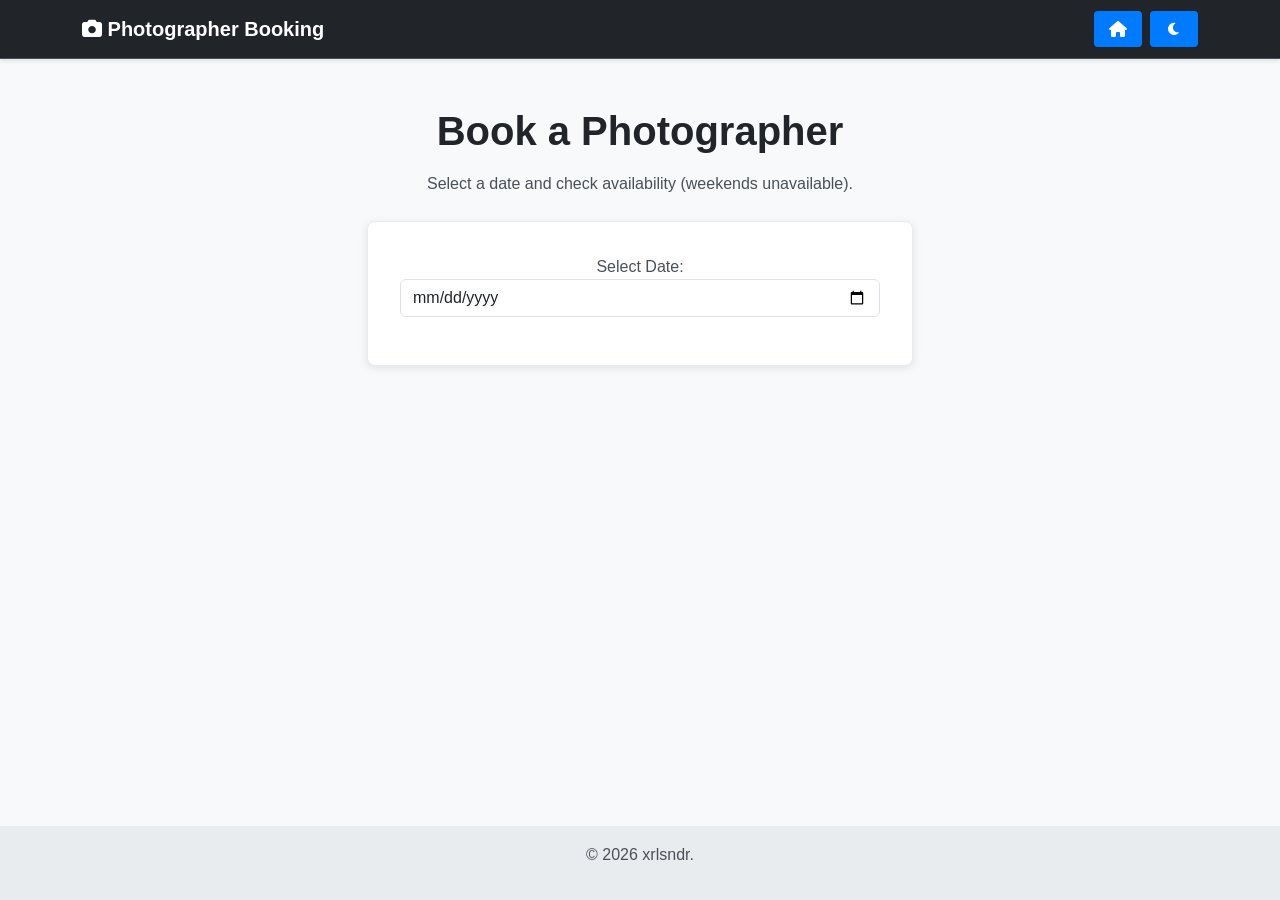
==== booking.html @ 151930f9 "Added HTML files" ====
﻿<!DOCTYPE html>
<html lang="en">
<head>
<meta charset="UTF-8">
<title>Photographer Booking</title>
<meta name="viewport" content="width=device-width, initial-scale=1.0">

<link href="https://cdn.jsdelivr.net/npm/bootstrap@5.3.0/dist/css/bootstrap.min.css" rel="stylesheet">
<link rel="stylesheet" href="https://cdnjs.cloudflare.com/ajax/libs/font-awesome/6.0.0/css/all.min.css">

<style>
html, body {
    height: 100%;
}
body {
    display: flex;
    flex-direction: column;
    min-height: 100%;
    font-family: 'Segoe UI', Tahoma, Geneva, Verdana, sans-serif;
    background-color: #f8f9fa;
    color: #212529;
    margin: 0;
    padding: 0;
    line-height: 1.6;
    transition: opacity 0.3s ease, background-color 0.3s ease, color 0.3s ease;
    opacity: 1;
}

body.fade-out {
    opacity: 0;
}

body.dark-mode {
    background-color: #212529;
    color: #f8f9fa;
}

.navbar {
    background-color: #343a40;
    box-shadow: 0 2px 4px rgba(0,0,0,0.1);
    border-bottom: 1px solid #495057;
    transition: background-color 0.3s ease, border-color 0.3s ease;
}

body.dark-mode .navbar {
    background-color: #343a40;
    border-bottom: 1px solid #495057;
}

.navbar-brand {
    font-weight: 600;
    font-size: 1.25rem;
    color: #ffffff;
    transition: color 0.3s ease;
}

.card-custom {
    background-color: #ffffff;
    padding: 2rem;
    border-radius: 8px;
    box-shadow: 0 2px 8px rgba(0,0,0,0.1);
    border: 1px solid #e9ecef;
    transition: background-color 0.3s ease, border-color 0.3s ease, box-shadow 0.3s ease;
}

body.dark-mode .card-custom {
    background-color: #343a40;
    border-color: #495057;
    box-shadow: 0 2px 8px rgba(0,0,0,0.3);
}

.btn-custom {
    width: 100%;
    padding: 1rem;
    margin-top: 10px;
    font-size: 1.1rem;
    border-radius: 8px;
    transition: 0.3s;
}

.btn-custom:hover {
    transform: scale(1.05);
}

.nav-icon-btn {
    width: 36px;
    height: 36px;
    padding: 0;
    display: inline-flex;
    justify-content: center;
    align-items: center;
}

.btn {
    background-color: #007bff;
    color: #ffffff;
    border: none;
    border-radius: 4px;
    padding: 0.75rem 1.5rem;
    font-weight: 500;
    cursor: pointer;
    transition: background-color 0.2s ease;
}

.btn:hover {
    background-color: #0056b3;
}

body.dark-mode .btn {
    background-color: #0d6efd;
}

body.dark-mode .btn:hover {
    background-color: #0b5ed7;
}

h1, h2, h3 {
    color: #212529;
    margin-bottom: 1rem;
    font-weight: 600;
    transition: color 0.3s ease;
}

body.dark-mode h1, body.dark-mode h2, body.dark-mode h3 {
    color: #f8f9fa;
}

p, label {
    color: #495057;
    transition: color 0.3s ease;
}

body.dark-mode p, body.dark-mode label {
    color: #adb5bd;
}

footer {
    text-align: center;
    padding: 1rem;
    background-color: #e9ecef;
    color: #6c757d;
    margin-top: 2rem;
    transition: background-color 0.3s ease, color 0.3s ease;
}

body.dark-mode footer {
    background-color: #343a40;
    color: #adb5bd;
}

@media (max-width: 768px) {
    .row {
        flex-direction: column;
    }

    .card-custom {
        padding: 1.5rem;
    }
}
</style>
</head>
<body>

<nav class="navbar navbar-dark bg-dark">
<div class="container d-flex justify-content-between align-items-center">
    <span class="navbar-brand"><i class="fas fa-camera"></i> Photographer Booking</span>
    <div class="d-flex gap-2 align-items-center">
        <a href="../index.html" class="btn btn-outline-light btn-sm page-link nav-icon-btn" aria-label="Back to home"><i class="fas fa-home"></i></a>
        <button onclick="toggleDarkMode()" class="btn btn-outline-light btn-sm nav-icon-btn" aria-label="Toggle dark mode"><i class="fas fa-moon"></i></button>
    </div>
</div>
</nav>

<section class="p-5 text-center">
<h1>Book a Photographer</h1>
<p>Select a date and check availability (weekends unavailable).</p>

<div class="container mt-4">
<div class="row justify-content-center">
    <div class="col-md-6">
        <div class="card-custom">
            <label for="bookingDate">Select Date:</label>
            <input type="date" id="bookingDate" class="form-control mb-3">
            <p id="warning" class="text-danger fw-bold" style="display: none;">Date Unavailable (Weekend)</p>
            <p id="available" class="text-success fw-bold" style="display: none;">Date Available </p>
        </div>
    </div>
</div>
</div>
</section>

<footer>
<p>&copy; 2026 xrlsndr.</p>
</footer>

<style>
footer {
    margin-top: auto;
}
</style>

<script>
function toggleDarkMode() {
    document.body.classList.toggle("dark-mode");
}

function setupPageTransition() {
    document.querySelectorAll('a.page-link').forEach(link => {
        const href = link.getAttribute('href');
        if (!href || href.startsWith('#')) return;
        link.addEventListener('click', function(event) {
            event.preventDefault();
            document.body.classList.add('fade-out');
            setTimeout(() => window.location.href = href, 300);
        });
    });
}

window.addEventListener('DOMContentLoaded', setupPageTransition);

const bookingDate = document.getElementById("bookingDate");
const warning = document.getElementById("warning");
const available = document.getElementById("available");

bookingDate.addEventListener("change", function () {
    const selectedDate = new Date(this.value);
    const day = selectedDate.getDay(); // 0 = Sunday, 6 = Saturday

    if (day === 0 || day === 6) {
        warning.style.display = "block";
        available.style.display = "none";
    } else {
        warning.style.display = "none";
        available.style.display = "block";
    }
});
</script>

</body>
</html>
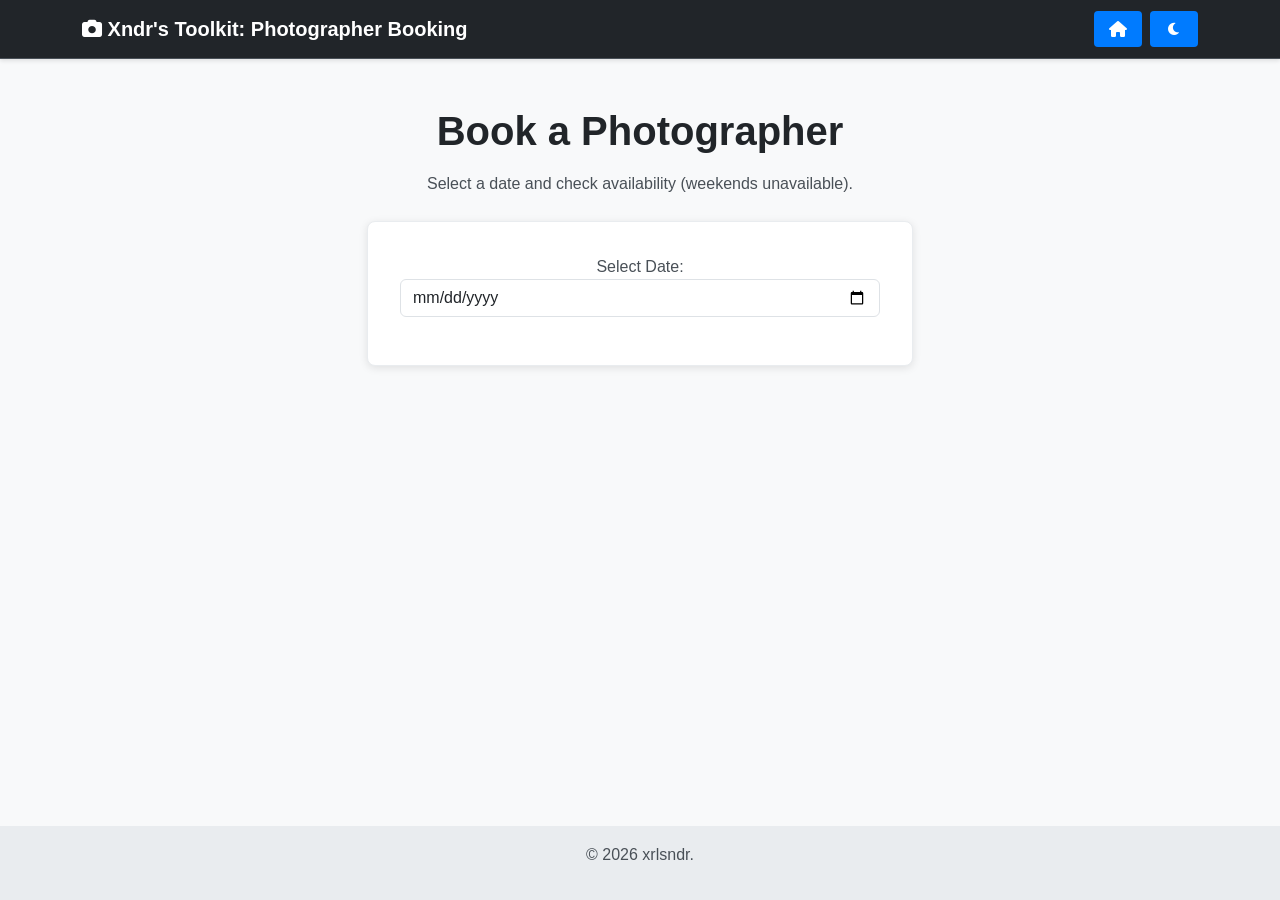
==== commit e2ef3452: "booking.html minor change" ====
--- a/booking.html
+++ b/booking.html
@@ -163,9 +163,9 @@
 
 <nav class="navbar navbar-dark bg-dark">
 <div class="container d-flex justify-content-between align-items-center">
-    <span class="navbar-brand"><i class="fas fa-camera"></i> Photographer Booking</span>
+    <span class="navbar-brand"><i class="fas fa-camera"></i> Xndr's Toolkit: Photographer Booking</span>
     <div class="d-flex gap-2 align-items-center">
-        <a href="../index.html" class="btn btn-outline-light btn-sm page-link nav-icon-btn" aria-label="Back to home"><i class="fas fa-home"></i></a>
+        <a href="index.html" class="btn btn-outline-light btn-sm page-link nav-icon-btn" aria-label="Back to home"><i class="fas fa-home"></i></a>
         <button onclick="toggleDarkMode()" class="btn btn-outline-light btn-sm nav-icon-btn" aria-label="Toggle dark mode"><i class="fas fa-moon"></i></button>
     </div>
 </div>
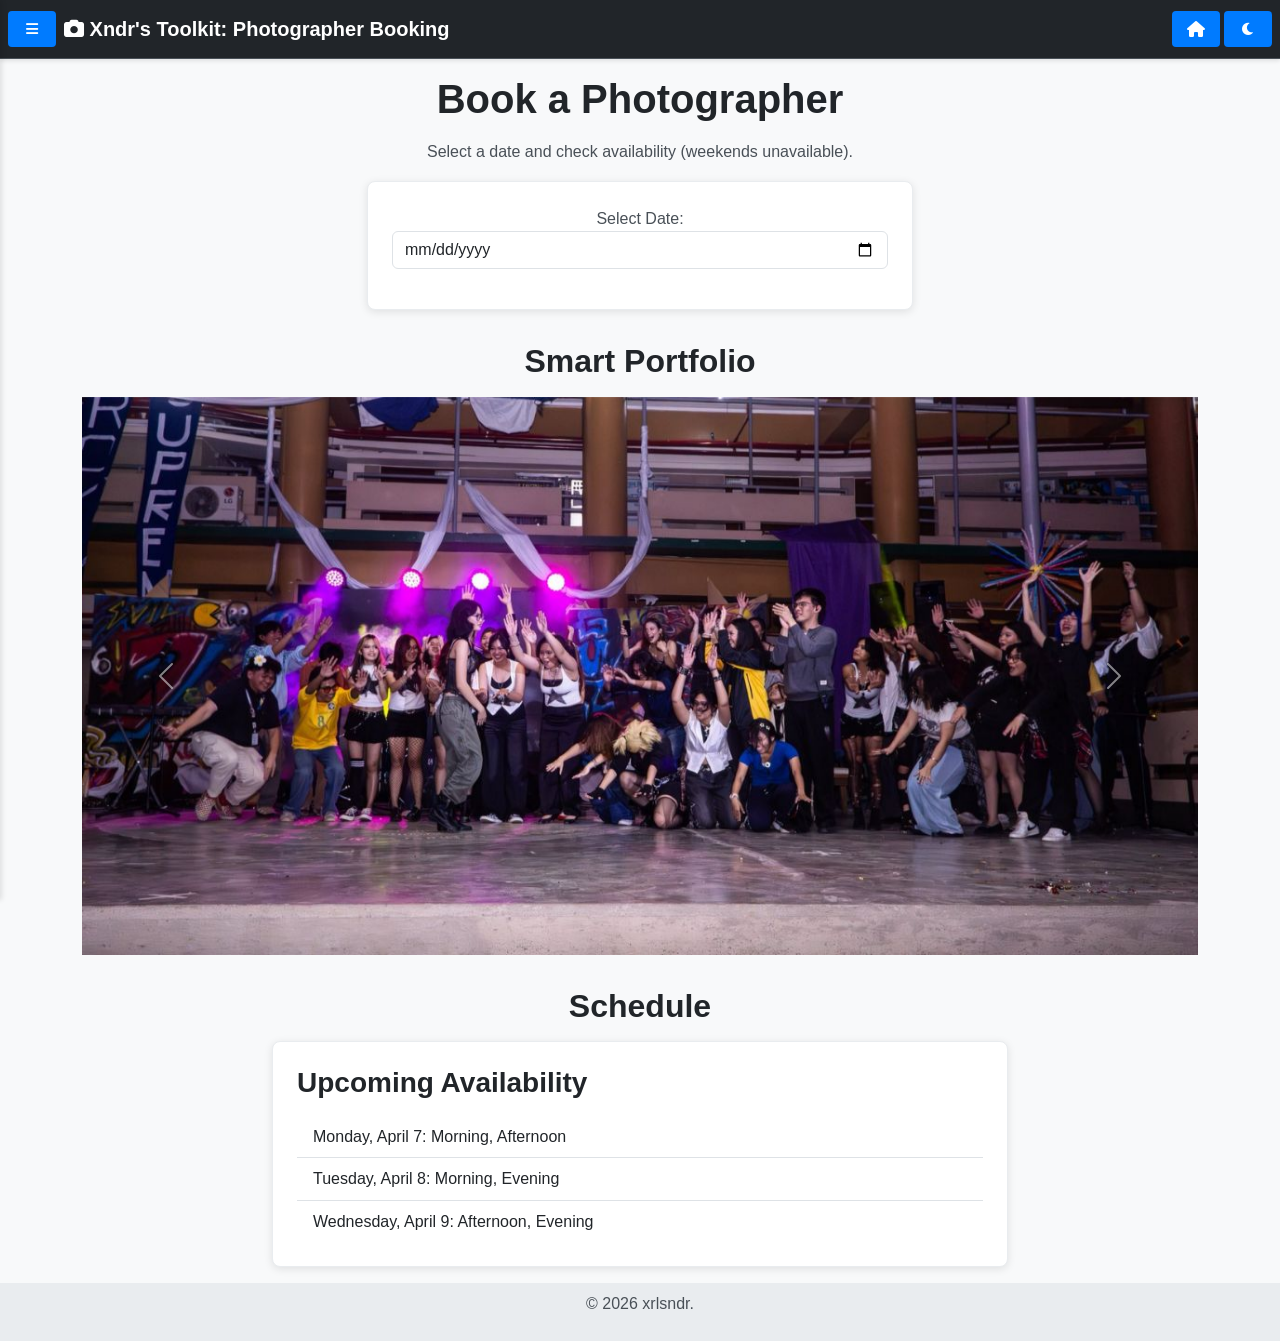
==== commit dfd8a77a: "Add files via upload" ====
--- a/booking.html
+++ b/booking.html
@@ -7,175 +7,50 @@
 
 <link href="https://cdn.jsdelivr.net/npm/bootstrap@5.3.0/dist/css/bootstrap.min.css" rel="stylesheet">
 <link rel="stylesheet" href="https://cdnjs.cloudflare.com/ajax/libs/font-awesome/6.0.0/css/all.min.css">
+<link rel="stylesheet" href="styles.css">
 
 <style>
-html, body {
-    height: 100%;
-}
-body {
-    display: flex;
-    flex-direction: column;
-    min-height: 100%;
-    font-family: 'Segoe UI', Tahoma, Geneva, Verdana, sans-serif;
-    background-color: #f8f9fa;
-    color: #212529;
-    margin: 0;
-    padding: 0;
-    line-height: 1.6;
-    transition: opacity 0.3s ease, background-color 0.3s ease, color 0.3s ease;
-    opacity: 1;
-}
-
-body.fade-out {
-    opacity: 0;
-}
-
-body.dark-mode {
-    background-color: #212529;
+body.dark-mode .list-group-item {
+    background-color: #495057;
     color: #f8f9fa;
-}
-
-.navbar {
-    background-color: #343a40;
-    box-shadow: 0 2px 4px rgba(0,0,0,0.1);
-    border-bottom: 1px solid #495057;
-    transition: background-color 0.3s ease, border-color 0.3s ease;
-}
-
-body.dark-mode .navbar {
-    background-color: #343a40;
-    border-bottom: 1px solid #495057;
-}
-
-.navbar-brand {
-    font-weight: 600;
-    font-size: 1.25rem;
-    color: #ffffff;
-    transition: color 0.3s ease;
-}
-
-.card-custom {
-    background-color: #ffffff;
-    padding: 2rem;
-    border-radius: 8px;
-    box-shadow: 0 2px 8px rgba(0,0,0,0.1);
-    border: 1px solid #e9ecef;
-    transition: background-color 0.3s ease, border-color 0.3s ease, box-shadow 0.3s ease;
-}
-
-body.dark-mode .card-custom {
-    background-color: #343a40;
-    border-color: #495057;
-    box-shadow: 0 2px 8px rgba(0,0,0,0.3);
-}
-
-.btn-custom {
-    width: 100%;
-    padding: 1rem;
-    margin-top: 10px;
-    font-size: 1.1rem;
-    border-radius: 8px;
-    transition: 0.3s;
-}
-
-.btn-custom:hover {
-    transform: scale(1.05);
-}
-
-.nav-icon-btn {
-    width: 36px;
-    height: 36px;
-    padding: 0;
-    display: inline-flex;
-    justify-content: center;
-    align-items: center;
-}
-
-.btn {
-    background-color: #007bff;
-    color: #ffffff;
-    border: none;
-    border-radius: 4px;
-    padding: 0.75rem 1.5rem;
-    font-weight: 500;
-    cursor: pointer;
-    transition: background-color 0.2s ease;
-}
-
-.btn:hover {
-    background-color: #0056b3;
-}
-
-body.dark-mode .btn {
-    background-color: #0d6efd;
-}
-
-body.dark-mode .btn:hover {
-    background-color: #0b5ed7;
-}
-
-h1, h2, h3 {
-    color: #212529;
-    margin-bottom: 1rem;
-    font-weight: 600;
-    transition: color 0.3s ease;
-}
-
-body.dark-mode h1, body.dark-mode h2, body.dark-mode h3 {
-    color: #f8f9fa;
-}
-
-p, label {
-    color: #495057;
-    transition: color 0.3s ease;
-}
-
-body.dark-mode p, body.dark-mode label {
-    color: #adb5bd;
-}
-
-footer {
-    text-align: center;
-    padding: 1rem;
-    background-color: #e9ecef;
-    color: #6c757d;
-    margin-top: 2rem;
-    transition: background-color 0.3s ease, color 0.3s ease;
-}
-
-body.dark-mode footer {
-    background-color: #343a40;
-    color: #adb5bd;
-}
-
-@media (max-width: 768px) {
-    .row {
-        flex-direction: column;
-    }
-
-    .card-custom {
-        padding: 1.5rem;
-    }
+    border-color: #6c757d;
+}
+
+body.dark-mode .bg-light {
+    background-color: #343a40 !important;
+}
+
+.alert-success {
+    background-color: #d1edff;
+    border-color: #bee5eb;
+    color: #0c5460;
+}
+
+body.dark-mode .alert-success {
+    background-color: #1a3a4a;
+    border-color: #2d5a6c;
+    color: #bee5eb;
 }
 </style>
 </head>
 <body>
 
 <nav class="navbar navbar-dark bg-dark">
-<div class="container d-flex justify-content-between align-items-center">
+<div class="container-fluid d-flex align-items-center px-2">
+    <button onclick="toggleSidebar()" class="btn btn-outline-light btn-sm nav-icon-btn me-2" aria-label="Open sidebar"><i class="fas fa-bars"></i></button>
     <span class="navbar-brand"><i class="fas fa-camera"></i> Xndr's Toolkit: Photographer Booking</span>
-    <div class="d-flex gap-2 align-items-center">
+    <div class="d-flex gap-1 align-items-center ms-auto">
         <a href="index.html" class="btn btn-outline-light btn-sm page-link nav-icon-btn" aria-label="Back to home"><i class="fas fa-home"></i></a>
         <button onclick="toggleDarkMode()" class="btn btn-outline-light btn-sm nav-icon-btn" aria-label="Toggle dark mode"><i class="fas fa-moon"></i></button>
     </div>
 </div>
 </nav>
 
-<section class="p-5 text-center">
+<section class="p-3 text-center">
 <h1>Book a Photographer</h1>
 <p>Select a date and check availability (weekends unavailable).</p>
 
-<div class="container mt-4">
+<div class="container mt-2">
 <div class="row justify-content-center">
     <div class="col-md-6">
         <div class="card-custom">
@@ -183,8 +58,82 @@
             <input type="date" id="bookingDate" class="form-control mb-3">
             <p id="warning" class="text-danger fw-bold" style="display: none;">Date Unavailable (Weekend)</p>
             <p id="available" class="text-success fw-bold" style="display: none;">Date Available </p>
+<div id="timeSlots" style="display: none;">
+<label>Available Time Slots:</label>
+<div class="form-check">
+<input class="form-check-input" type="radio" name="timeSlot" id="morning" value="morning">
+<label class="form-check-label" for="morning">
+Morning (9 AM - 12 PM)
+</label>
+</div>
+<div class="form-check">
+<input class="form-check-input" type="radio" name="timeSlot" id="afternoon" value="afternoon">
+<label class="form-check-label" for="afternoon">
+Afternoon (1 PM - 5 PM)
+</label>
+</div>
+<div class="form-check">
+<input class="form-check-input" type="radio" name="timeSlot" id="evening" value="evening">
+<label class="form-check-label" for="evening">
+Evening (6 PM - 9 PM)
+</label>
+</div>
+<label for="bookingEmail" class="mt-3">Email Address:</label>
+<input type="email" id="bookingEmail" class="form-control mb-3" placeholder="Enter your email address" required>
+<button class="btn btn-custom mt-3" id="bookNowBtn">Book Now</button>
+</div>
+<div id="bookingSuccess" class="mt-3" style="display: none;">
+<div class="alert alert-success" role="alert">
+<i class="fas fa-check-circle"></i> <strong>Booking Successful!</strong> Thank you for booking with us. We'll send a confirmation email shortly.
+</div>
+</div>
         </div>
     </div>
+</div>
+</div>
+</section>
+
+<section class="p-3" id="portfolio">
+<h2 class="text-center">Smart Portfolio</h2>
+<div class="container">
+<div id="portfolioCarousel" class="carousel slide" data-bs-ride="carousel">
+<div class="carousel-inner">
+<div class="carousel-item active">
+<img src="recital.jpg" class="d-block w-100" alt="Recital">
+</div>
+<div class="carousel-item">
+<img src="backstage.jpg" class="d-block w-100" alt="Backstage">
+</div>
+<div class="carousel-item">
+<img src="practices.jpg" class="d-block w-100" alt="Practices">
+</div>
+</div>
+<button class="carousel-control-prev" type="button" data-bs-target="#portfolioCarousel" data-bs-slide="prev">
+<span class="carousel-control-prev-icon" aria-hidden="true"></span>
+<span class="visually-hidden">Previous</span>
+</button>
+<button class="carousel-control-next" type="button" data-bs-target="#portfolioCarousel" data-bs-slide="next">
+<span class="carousel-control-next-icon" aria-hidden="true"></span>
+<span class="visually-hidden">Next</span>
+</button>
+</div>
+</div>
+</section>
+
+<section class="p-3 bg-light" id="schedule">
+<h2 class="text-center">Schedule</h2>
+<div class="container">
+<div class="row justify-content-center">
+<div class="col-md-8">
+<div class="card-custom">
+<h3>Upcoming Availability</h3>
+<ul class="list-group list-group-flush">
+<li class="list-group-item">Monday, April 7: Morning, Afternoon</li>
+<li class="list-group-item">Tuesday, April 8: Morning, Evening</li>
+<li class="list-group-item">Wednesday, April 9: Afternoon, Evening</li>
+</ul>
+</div>
+</div>
 </div>
 </div>
 </section>
@@ -199,28 +148,61 @@
 }
 </style>
 
+<script src="https://cdn.jsdelivr.net/npm/bootstrap@5.3.0/dist/js/bootstrap.bundle.min.js"></script>
 <script>
+/* ===== DARK MODE ===== */
+function initializeDarkMode() {
+    const isDarkMode = localStorage.getItem('darkMode') === 'enabled';
+    if (isDarkMode) {
+        document.body.classList.add('dark-mode');
+    }
+}
+
 function toggleDarkMode() {
     document.body.classList.toggle("dark-mode");
-}
-
+    const isDarkMode = document.body.classList.contains('dark-mode');
+    localStorage.setItem('darkMode', isDarkMode ? 'enabled' : 'disabled');
+}
+
+/* ===== SIDEBAR ===== */
+function toggleSidebar() {
+    const sidebar = document.getElementById('sidebar');
+    const overlay = document.getElementById('sidebar-overlay');
+    const body = document.body;
+    
+    sidebar.classList.toggle('open');
+    overlay.classList.toggle('open');
+    body.classList.toggle('sidebar-open');
+}
+
+/* ===== PAGE TRANSITIONS ===== */
 function setupPageTransition() {
     document.querySelectorAll('a.page-link').forEach(link => {
         const href = link.getAttribute('href');
         if (!href || href.startsWith('#')) return;
         link.addEventListener('click', function(event) {
             event.preventDefault();
+            toggleSidebar(); // Close sidebar first
             document.body.classList.add('fade-out');
             setTimeout(() => window.location.href = href, 300);
         });
     });
 }
 
-window.addEventListener('DOMContentLoaded', setupPageTransition);
-
+window.addEventListener('DOMContentLoaded', () => {
+    initializeDarkMode();
+    setupPageTransition();
+    document.getElementById('sidebar-overlay').addEventListener('click', toggleSidebar);
+});
+
+/* ===== DATE VALIDATION ===== */
 const bookingDate = document.getElementById("bookingDate");
 const warning = document.getElementById("warning");
 const available = document.getElementById("available");
+const timeSlots = document.getElementById("timeSlots");
+const bookingEmail = document.getElementById("bookingEmail");
+const bookNowBtn = document.getElementById("bookNowBtn");
+const bookingSuccess = document.getElementById("bookingSuccess");
 
 bookingDate.addEventListener("change", function () {
     const selectedDate = new Date(this.value);
@@ -229,12 +211,59 @@
     if (day === 0 || day === 6) {
         warning.style.display = "block";
         available.style.display = "none";
+        timeSlots.style.display = "none";
+        bookingSuccess.style.display = "none";
     } else {
         warning.style.display = "none";
         available.style.display = "block";
-    }
+        timeSlots.style.display = "block";
+        bookingSuccess.style.display = "none";
+    }
+});
+
+bookNowBtn.addEventListener("click", function() {
+    const selectedTimeSlot = document.querySelector('input[name="timeSlot"]:checked');
+    const email = bookingEmail.value.trim();
+    
+    if (!selectedTimeSlot) {
+        alert("Please select a time slot.");
+        return;
+    }
+    
+    if (!email) {
+        alert("Please enter your email address.");
+        return;
+    }
+    
+    // Basic email validation
+    const emailRegex = /^[^\s@]+@[^\s@]+\.[^\s@]+$/;
+    if (!emailRegex.test(email)) {
+        alert("Please enter a valid email address.");
+        return;
+    }
+    
+    console.log("Booking details:", {
+        date: bookingDate.value,
+        timeSlot: selectedTimeSlot.value,
+        email: email
+    });
+     
+    timeSlots.style.display = "none";
+    available.style.display = "none";
+    bookingSuccess.style.display = "block";
 });
 </script>
 
+<div id="sidebar" class="sidebar">
+    <button onclick="toggleSidebar()" class="close-btn">&times;</button>
+    <ul class="sidebar-menu">
+        <li><a href="index.html" class="page-link"><i class="fas fa-home"></i> Home</a></li>
+        <li><a href="metronome.html" class="page-link"><i class="fas fa-music"></i> Metronome</a></li>
+        <li><a href="wordcount.html" class="page-link"><i class="fas fa-keyboard"></i> Word Counter</a></li>
+    </ul>
+</div>
+
+<div id="sidebar-overlay" class="sidebar-overlay"></div>
+
 </body>
 </html>
--- a/styles.css
+++ b/styles.css
@@ -0,0 +1,272 @@
+/* ===== LAYOUT ===== */
+html, body {
+    height: 100%;
+}
+
+body {
+    display: flex;
+    flex-direction: column;
+    min-height: 100%;
+    font-family: 'Segoe UI', Tahoma, Geneva, Verdana, sans-serif;
+    background-color: #f8f9fa;
+    color: #212529;
+    margin: 0;
+    padding: 0;
+    line-height: 1.6;
+    transition: opacity 0.3s ease, background-color 0.3s ease, color 0.3s ease;
+    opacity: 1;
+}
+
+body.fade-out {
+    opacity: 0;
+}
+
+body.dark-mode {
+    background-color: #212529;
+    color: #f8f9fa;
+}
+
+/* ===== NAVBAR ===== */
+.navbar {
+    background-color: #343a40;
+    box-shadow: 0 2px 4px rgba(0,0,0,0.1);
+    border-bottom: 1px solid #495057;
+    transition: background-color 0.3s ease, border-color 0.3s ease;
+}
+
+body.dark-mode .navbar {
+    background-color: #343a40;
+    border-bottom: 1px solid #495057;
+}
+
+.navbar-brand {
+    font-weight: 600;
+    font-size: 1.25rem;
+    color: #ffffff;
+    transition: color 0.3s ease;
+}
+
+/* ===== CARDS ===== */
+.card-custom {
+    background-color: #ffffff;
+    padding: 1.5rem;
+    border-radius: 8px;
+    box-shadow: 0 2px 8px rgba(0,0,0,0.1);
+    border: 1px solid #e9ecef;
+    transition: background-color 0.3s ease, border-color 0.3s ease, box-shadow 0.3s ease;
+}
+
+body.dark-mode .card-custom {
+    background-color: #343a40;
+    border-color: #495057;
+    box-shadow: 0 2px 8px rgba(0,0,0,0.3);
+}
+
+/* ===== BUTTONS ===== */
+.btn-custom {
+    width: 100%;
+    padding: 1rem;
+    margin-top: 10px;
+    font-size: 1.1rem;
+    border-radius: 8px;
+    transition: 0.3s;
+}
+
+.btn-custom:hover {
+    transform: scale(1.05);
+}
+
+.nav-icon-btn {
+    width: 36px;
+    height: 36px;
+    padding: 0;
+    display: inline-flex;
+    justify-content: center;
+    align-items: center;
+}
+
+.btn {
+    background-color: #007bff;
+    color: #ffffff;
+    border: none;
+    border-radius: 4px;
+    padding: 0.75rem 1.5rem;
+    font-weight: 500;
+    cursor: pointer;
+    transition: background-color 0.2s ease;
+}
+
+.btn:hover {
+    background-color: #0056b3;
+}
+
+body.dark-mode .btn {
+    background-color: #0d6efd;
+}
+
+body.dark-mode .btn:hover {
+    background-color: #0b5ed7;
+}
+
+/* ===== TEXT ===== */
+h1, h2, h3 {
+    color: #212529;
+    margin-bottom: 1rem;
+    font-weight: 600;
+    transition: color 0.3s ease;
+}
+
+body.dark-mode h1, body.dark-mode h2, body.dark-mode h3 {
+    color: #f8f9fa;
+}
+
+p, label {
+    color: #495057;
+    transition: color 0.3s ease;
+}
+
+body.dark-mode p, body.dark-mode label {
+    color: #adb5bd;
+}
+
+/* ===== FOOTER ===== */
+footer {
+    text-align: center;
+    padding: 0.5rem;
+    background-color: #e9ecef;
+    color: #6c757d;
+    margin-top: 1rem;
+    transition: background-color 0.3s ease, color 0.3s ease;
+}
+
+body.dark-mode footer {
+    background-color: #343a40;
+    color: #adb5bd;
+}
+
+/* ===== SIDEBAR ===== */
+body.sidebar-open {
+    transform: translateX(200px);
+    transition: transform 0.3s ease;
+    overflow: hidden;
+    pointer-events: none;
+}
+
+.sidebar-overlay {
+    position: fixed;
+    top: 0;
+    left: 0;
+    width: 100%;
+    height: 100%;
+    background-color: rgba(0,0,0,0.5);
+    z-index: 999;
+    opacity: 0;
+    visibility: hidden;
+    transition: opacity 0.3s ease, visibility 0.3s ease;
+    pointer-events: auto;
+}
+
+.sidebar-overlay.open {
+    opacity: 1;
+    visibility: visible;
+}
+
+.sidebar {
+    position: fixed;
+    top: 0;
+    left: -200px;
+    width: 200px;
+    height: 100%;
+    background-color: #ffffff;
+    box-shadow: 2px 0 5px rgba(0,0,0,0.1);
+    transition: left 0.3s ease;
+    z-index: 1000;
+    padding: 0.5rem;
+    border-right: 1px solid #e9ecef;
+    pointer-events: auto;
+}
+
+body.dark-mode .sidebar {
+    background-color: #343a40;
+    border-right-color: #495057;
+    box-shadow: 2px 0 5px rgba(0,0,0,0.3);
+}
+
+.sidebar.open {
+    left: 0;
+}
+
+.close-btn {
+    background: none;
+    border: none;
+    font-size: 1.5rem;
+    cursor: pointer;
+    color: #6c757d;
+    transition: color 0.3s ease;
+    position: absolute;
+    top: 0.5rem;
+    right: 0.5rem;
+    z-index: 1001;
+    width: 30px;
+    height: 30px;
+    display: flex;
+    align-items: center;
+    justify-content: center;
+}
+
+body.dark-mode .close-btn {
+    color: #adb5bd;
+}
+
+.close-btn:hover {
+    color: #495057;
+}
+
+body.dark-mode .close-btn:hover {
+    color: #f8f9fa;
+}
+
+.sidebar-menu {
+    list-style: none;
+    padding: 0.5rem 0;
+    margin: 2rem 0 0 0;
+}
+
+.sidebar-menu li {
+    margin-bottom: 0.25rem;
+}
+
+.sidebar-menu a {
+    display: block;
+    padding: 0.5rem 0.75rem;
+    text-decoration: none;
+    color: #495057;
+    border-radius: 4px;
+    transition: background-color 0.3s ease, color 0.3s ease;
+    font-size: 0.9rem;
+}
+
+.sidebar-menu a:hover {
+    background-color: #f8f9fa;
+    color: #212529;
+}
+
+body.dark-mode .sidebar-menu a {
+    color: #adb5bd;
+}
+
+body.dark-mode .sidebar-menu a:hover {
+    background-color: #495057;
+    color: #f8f9fa;
+}
+
+/* ===== RESPONSIVE ===== */
+@media (max-width: 768px) {
+    .row {
+        flex-direction: column;
+    }
+
+    .card-custom {
+        padding: 1.5rem;
+    }
+}
